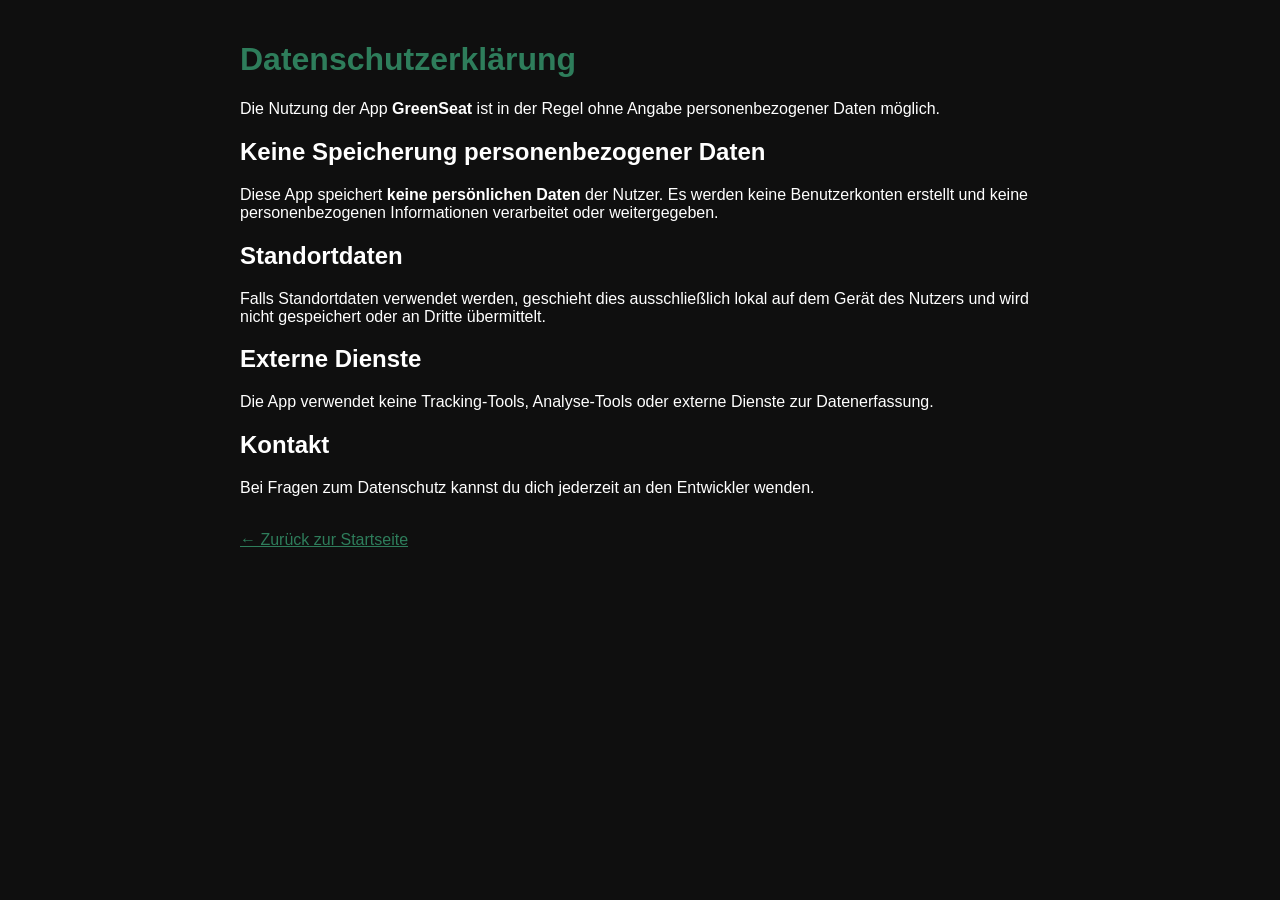
==== privacy.html @ 42cc80ff "Create privacy.html with data protection details Added a privacy policy page detailing data usage an" ====
<!-- Speichere diesen Teil als separate Datei: privacy.html -->

<!DOCTYPE html>
<html lang="de">
<head>
  <meta charset="UTF-8">
  <meta name="viewport" content="width=device-width, initial-scale=1.0">
  <title>Datenschutz - GreenSeat</title>
  <style>
    body {
      margin: 0;
      font-family: Arial, sans-serif;
      background-color: #0f0f0f;
      color: #ffffff;
      padding: 20px;
      max-width: 800px;
      margin: auto;
    }

    h1 {
      color: #2e7d5b;
    }

    a {
      color: #2e7d5b;
    }
  </style>
</head>
<body>

<h1>Datenschutzerklärung</h1>

<p>Die Nutzung der App <strong>GreenSeat</strong> ist in der Regel ohne Angabe personenbezogener Daten möglich.</p>

<h2>Keine Speicherung personenbezogener Daten</h2>
<p>Diese App speichert <strong>keine persönlichen Daten</strong> der Nutzer. Es werden keine Benutzerkonten erstellt und keine personenbezogenen Informationen verarbeitet oder weitergegeben.</p>

<h2>Standortdaten</h2>
<p>Falls Standortdaten verwendet werden, geschieht dies ausschließlich lokal auf dem Gerät des Nutzers und wird nicht gespeichert oder an Dritte übermittelt.</p>

<h2>Externe Dienste</h2>
<p>Die App verwendet keine Tracking-Tools, Analyse-Tools oder externe Dienste zur Datenerfassung.</p>

<h2>Kontakt</h2>
<p>Bei Fragen zum Datenschutz kannst du dich jederzeit an den Entwickler wenden.</p>

<br>
<a href="index.html">← Zurück zur Startseite</a>

</body>
</html>
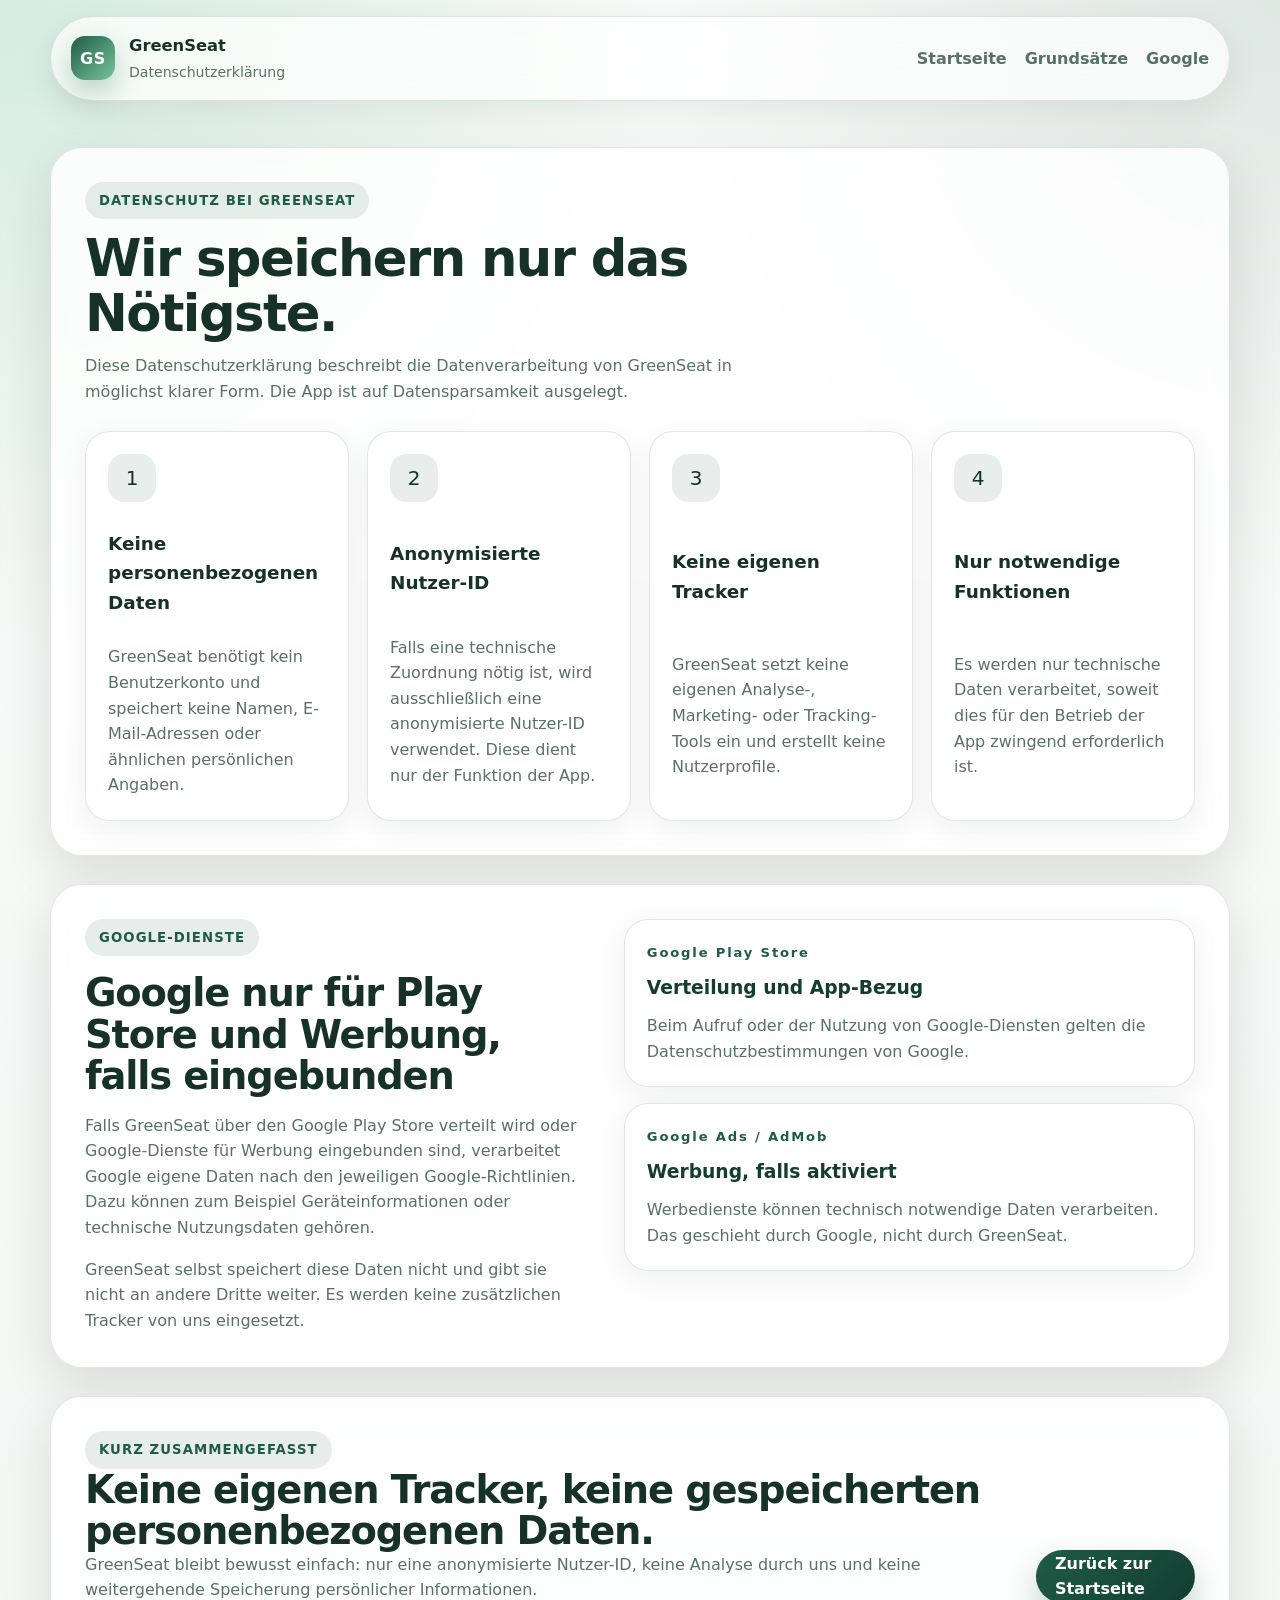
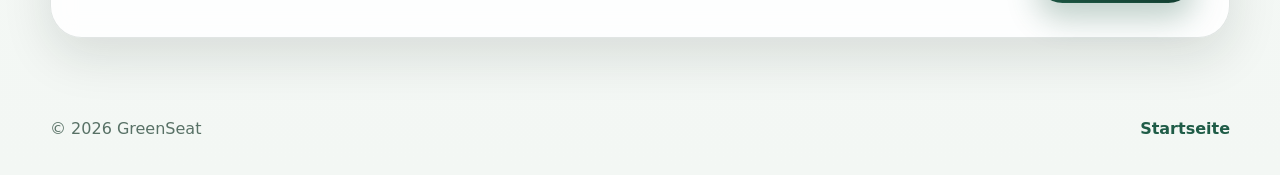
==== commit 40f916aa: "css" ====
--- a/privacy.html
+++ b/privacy.html
@@ -1,51 +1,110 @@
-<!-- Speichere diesen Teil als separate Datei: privacy.html -->
-
 <!DOCTYPE html>
 <html lang="de">
 <head>
   <meta charset="UTF-8">
   <meta name="viewport" content="width=device-width, initial-scale=1.0">
-  <title>Datenschutz - GreenSeat</title>
-  <style>
-    body {
-      margin: 0;
-      font-family: Arial, sans-serif;
-      background-color: #0f0f0f;
-      color: #ffffff;
-      padding: 20px;
-      max-width: 800px;
-      margin: auto;
-    }
-
-    h1 {
-      color: #2e7d5b;
-    }
-
-    a {
-      color: #2e7d5b;
-    }
-  </style>
+  <meta name="description" content="Datenschutzerklärung von GreenSeat: keine personenbezogenen Daten, nur eine anonymisierte Nutzer-ID und keine eigenen Tracker.">
+  <title>Datenschutz – GreenSeat</title>
+  <link rel="stylesheet" href="./styles.css">
 </head>
 <body>
+  <header class="site-header">
+    <a class="brand" href="index.html" aria-label="Zur Startseite von GreenSeat">
+      <span class="brand-mark">GS</span>
+      <span class="brand-text">
+        <strong>GreenSeat</strong>
+        <small>Datenschutzerklärung</small>
+      </span>
+    </a>
 
-<h1>Datenschutzerklärung</h1>
+    <nav class="site-nav" aria-label="Sekundärnavigation">
+      <a href="index.html">Startseite</a>
+      <a href="#grundsaetze">Grundsätze</a>
+      <a href="#google">Google</a>
+    </nav>
+  </header>
 
-<p>Die Nutzung der App <strong>GreenSeat</strong> ist in der Regel ohne Angabe personenbezogener Daten möglich.</p>
+  <main>
+    <section class="section">
+      <div class="section-heading">
+        <span class="eyebrow">Datenschutz bei GreenSeat</span>
+        <h1 style="font-size: clamp(2.2rem, 4vw, 4rem); margin: 0; line-height: 1.08; letter-spacing: -0.03em;">Wir speichern nur das Nötigste.</h1>
+        <p>
+          Diese Datenschutzerklärung beschreibt die Datenverarbeitung von GreenSeat in möglichst
+          klarer Form. Die App ist auf Datensparsamkeit ausgelegt.
+        </p>
+      </div>
 
-<h2>Keine Speicherung personenbezogener Daten</h2>
-<p>Diese App speichert <strong>keine persönlichen Daten</strong> der Nutzer. Es werden keine Benutzerkonten erstellt und keine personenbezogenen Informationen verarbeitet oder weitergegeben.</p>
+      <div class="feature-grid" id="grundsaetze">
+        <article class="feature-card">
+          <div class="feature-icon">1</div>
+          <h2 style="font-size: 1.15rem;">Keine personenbezogenen Daten</h2>
+          <p>GreenSeat benötigt kein Benutzerkonto und speichert keine Namen, E-Mail-Adressen oder ähnlichen persönlichen Angaben.</p>
+        </article>
+        <article class="feature-card">
+          <div class="feature-icon">2</div>
+          <h2 style="font-size: 1.15rem;">Anonymisierte Nutzer-ID</h2>
+          <p>Falls eine technische Zuordnung nötig ist, wird ausschließlich eine anonymisierte Nutzer-ID verwendet. Diese dient nur der Funktion der App.</p>
+        </article>
+        <article class="feature-card">
+          <div class="feature-icon">3</div>
+          <h2 style="font-size: 1.15rem;">Keine eigenen Tracker</h2>
+          <p>GreenSeat setzt keine eigenen Analyse-, Marketing- oder Tracking-Tools ein und erstellt keine Nutzerprofile.</p>
+        </article>
+        <article class="feature-card">
+          <div class="feature-icon">4</div>
+          <h2 style="font-size: 1.15rem;">Nur notwendige Funktionen</h2>
+          <p>Es werden nur technische Daten verarbeitet, soweit dies für den Betrieb der App zwingend erforderlich ist.</p>
+        </article>
+      </div>
+    </section>
 
-<h2>Standortdaten</h2>
-<p>Falls Standortdaten verwendet werden, geschieht dies ausschließlich lokal auf dem Gerät des Nutzers und wird nicht gespeichert oder an Dritte übermittelt.</p>
+    <section class="section split-section" id="google">
+      <div class="split-content">
+        <span class="eyebrow">Google-Dienste</span>
+        <h2>Google nur für Play Store und Werbung, falls eingebunden</h2>
+        <p>
+          Falls GreenSeat über den Google Play Store verteilt wird oder Google-Dienste für Werbung
+          eingebunden sind, verarbeitet Google eigene Daten nach den jeweiligen Google-Richtlinien.
+          Dazu können zum Beispiel Geräteinformationen oder technische Nutzungsdaten gehören.
+        </p>
+        <p>
+          GreenSeat selbst speichert diese Daten nicht und gibt sie nicht an andere Dritte weiter.
+          Es werden keine zusätzlichen Tracker von uns eingesetzt.
+        </p>
+      </div>
 
-<h2>Externe Dienste</h2>
-<p>Die App verwendet keine Tracking-Tools, Analyse-Tools oder externe Dienste zur Datenerfassung.</p>
+      <div class="steps">
+        <article class="step-card">
+          <span class="step-number">Google Play Store</span>
+          <h3>Verteilung und App-Bezug</h3>
+          <p>Beim Aufruf oder der Nutzung von Google-Diensten gelten die Datenschutzbestimmungen von Google.</p>
+        </article>
+        <article class="step-card">
+          <span class="step-number">Google Ads / AdMob</span>
+          <h3>Werbung, falls aktiviert</h3>
+          <p>Werbedienste können technisch notwendige Daten verarbeiten. Das geschieht durch Google, nicht durch GreenSeat.</p>
+        </article>
+      </div>
+    </section>
 
-<h2>Kontakt</h2>
-<p>Bei Fragen zum Datenschutz kannst du dich jederzeit an den Entwickler wenden.</p>
+    <section class="privacy-callout">
+      <div>
+        <span class="eyebrow">Kurz zusammengefasst</span>
+        <h2>Keine eigenen Tracker, keine gespeicherten personenbezogenen Daten.</h2>
+        <p>
+          GreenSeat bleibt bewusst einfach: nur eine anonymisierte Nutzer-ID, keine Analyse durch uns
+          und keine weitergehende Speicherung persönlicher Informationen.
+        </p>
+      </div>
 
-<br>
-<a href="index.html">← Zurück zur Startseite</a>
+      <a class="button button-primary" href="index.html">Zurück zur Startseite</a>
+    </section>
+  </main>
 
+  <footer class="site-footer">
+    <p>© 2026 GreenSeat</p>
+    <a href="index.html">Startseite</a>
+  </footer>
 </body>
-</html>
+</html>
--- a/styles.css
+++ b/styles.css
@@ -0,0 +1,577 @@
+:root {
+  color-scheme: light;
+  --bg: #f3f7f4;
+  --surface: rgba(255, 255, 255, 0.84);
+  --surface-strong: #ffffff;
+  --text: #163128;
+  --muted: #587166;
+  --brand: #1f5c47;
+  --brand-strong: #123d30;
+  --accent: #78c59a;
+  --border: rgba(22, 49, 40, 0.12);
+  --shadow: 0 18px 50px rgba(15, 35, 28, 0.12);
+  --radius-xl: 32px;
+  --radius-lg: 24px;
+  --radius-md: 18px;
+  --radius-sm: 14px;
+  --container: 1180px;
+}
+
+* {
+  box-sizing: border-box;
+}
+
+html {
+  scroll-behavior: smooth;
+}
+
+body {
+  margin: 0;
+  font-family: Inter, system-ui, -apple-system, BlinkMacSystemFont, "Segoe UI", sans-serif;
+  background:
+    radial-gradient(circle at top left, rgba(120, 197, 154, 0.28), transparent 30%),
+    radial-gradient(circle at top right, rgba(31, 92, 71, 0.12), transparent 28%),
+    linear-gradient(180deg, #f8fbf9 0%, var(--bg) 100%);
+  color: var(--text);
+  line-height: 1.6;
+}
+
+img {
+  max-width: 100%;
+  display: block;
+}
+
+a {
+  color: inherit;
+  text-decoration: none;
+}
+
+a:hover {
+  text-decoration: none;
+}
+
+main {
+  width: min(100% - 32px, var(--container));
+  margin: 0 auto;
+  padding: 18px 0 56px;
+}
+
+.site-header,
+.site-footer {
+  width: min(100% - 32px, var(--container));
+  margin: 0 auto;
+}
+
+.site-header {
+  position: sticky;
+  top: 16px;
+  z-index: 10;
+  display: flex;
+  align-items: center;
+  justify-content: space-between;
+  gap: 20px;
+  margin-top: 16px;
+  padding: 16px 20px;
+  background: rgba(255, 255, 255, 0.72);
+  backdrop-filter: blur(18px);
+  border: 1px solid var(--border);
+  border-radius: 999px;
+  box-shadow: 0 10px 35px rgba(15, 35, 28, 0.08);
+}
+
+.brand {
+  display: inline-flex;
+  align-items: center;
+  gap: 14px;
+}
+
+.brand-mark {
+  width: 44px;
+  height: 44px;
+  display: grid;
+  place-items: center;
+  border-radius: 14px;
+  background: linear-gradient(135deg, var(--brand), var(--accent));
+  color: #fff;
+  font-weight: 800;
+  letter-spacing: 0.04em;
+  box-shadow: 0 12px 28px rgba(31, 92, 71, 0.28);
+}
+
+.brand-text {
+  display: grid;
+  gap: 2px;
+}
+
+.brand-text strong {
+  font-size: 1.02rem;
+}
+
+.brand-text small {
+  color: var(--muted);
+  font-size: 0.88rem;
+}
+
+.site-nav {
+  display: flex;
+  align-items: center;
+  gap: 18px;
+  flex-wrap: wrap;
+  justify-content: flex-end;
+}
+
+.site-nav a {
+  color: var(--muted);
+  font-weight: 600;
+}
+
+.site-nav a:hover,
+.site-nav a:focus-visible {
+  color: var(--brand);
+}
+
+.hero,
+.section,
+.cta,
+.privacy-callout,
+.split-section {
+  margin-top: 28px;
+}
+
+.hero {
+  display: grid;
+  grid-template-columns: minmax(0, 1.05fr) minmax(340px, 0.95fr);
+  gap: 36px;
+  align-items: center;
+  padding: 56px 0 22px;
+}
+
+.hero-copy {
+  display: grid;
+  gap: 22px;
+}
+
+.eyebrow {
+  display: inline-flex;
+  width: fit-content;
+  align-items: center;
+  padding: 8px 14px;
+  border-radius: 999px;
+  background: rgba(31, 92, 71, 0.1);
+  color: var(--brand);
+  font-size: 0.83rem;
+  font-weight: 700;
+  letter-spacing: 0.08em;
+  text-transform: uppercase;
+}
+
+.hero h1,
+.section-heading h2,
+.split-content h2,
+.cta h2,
+.privacy-callout h2 {
+  margin: 0;
+  line-height: 1.08;
+  letter-spacing: -0.03em;
+}
+
+.hero h1 {
+  font-size: clamp(2.6rem, 6vw, 5.2rem);
+  max-width: 12ch;
+}
+
+.lead,
+.section-heading p,
+.split-content p,
+.cta p,
+.privacy-callout p,
+.screen-card p,
+.feature-card p,
+.step-card p,
+.download-card p {
+  margin: 0;
+  color: var(--muted);
+}
+
+.lead {
+  font-size: 1.06rem;
+  max-width: 62ch;
+}
+
+.hero-actions,
+.cta-actions {
+  display: flex;
+  gap: 14px;
+  flex-wrap: wrap;
+  align-items: center;
+}
+
+.button {
+  display: inline-flex;
+  align-items: center;
+  justify-content: center;
+  gap: 10px;
+  min-height: 48px;
+  padding: 0 18px;
+  border-radius: 999px;
+  border: 1px solid transparent;
+  font-weight: 700;
+  transition: transform 0.2s ease, box-shadow 0.2s ease, background 0.2s ease, border-color 0.2s ease;
+}
+
+.button:hover,
+.button:focus-visible {
+  transform: translateY(-1px);
+}
+
+.button-primary {
+  background: linear-gradient(135deg, var(--brand), var(--brand-strong));
+  color: #fff;
+  box-shadow: 0 16px 30px rgba(31, 92, 71, 0.28);
+}
+
+.button-secondary {
+  background: rgba(255, 255, 255, 0.7);
+  color: var(--brand);
+  border-color: rgba(31, 92, 71, 0.16);
+}
+
+.hero-badges {
+  display: flex;
+  flex-wrap: wrap;
+  gap: 12px;
+  padding: 0;
+  margin: 0;
+  list-style: none;
+}
+
+.hero-badges li {
+  padding: 10px 14px;
+  border-radius: 999px;
+  background: rgba(255, 255, 255, 0.7);
+  border: 1px solid var(--border);
+  color: var(--text);
+  font-weight: 600;
+  box-shadow: 0 8px 22px rgba(15, 35, 28, 0.06);
+}
+
+.hero-visual {
+  position: relative;
+  min-height: 620px;
+  display: grid;
+  place-items: center;
+}
+
+.device-card {
+  width: min(100%, 420px);
+  padding: 16px;
+  background: rgba(255, 255, 255, 0.74);
+  border: 1px solid rgba(255, 255, 255, 0.7);
+  border-radius: 36px;
+  box-shadow: var(--shadow);
+  backdrop-filter: blur(14px);
+}
+
+.device-card img {
+  border-radius: 24px;
+  aspect-ratio: 9 / 18;
+  object-fit: cover;
+  width: 100%;
+}
+
+.floating-card {
+  position: absolute;
+  display: grid;
+  gap: 2px;
+  padding: 14px 16px;
+  border-radius: 18px;
+  background: rgba(255, 255, 255, 0.84);
+  border: 1px solid var(--border);
+  box-shadow: 0 16px 34px rgba(15, 35, 28, 0.12);
+}
+
+.floating-card span {
+  color: var(--muted);
+  font-size: 0.86rem;
+  font-weight: 600;
+}
+
+.floating-card strong {
+  color: var(--brand-strong);
+}
+
+.floating-card-top {
+  top: 72px;
+  right: 8px;
+}
+
+.floating-card-bottom {
+  left: 0;
+  bottom: 74px;
+}
+
+.section,
+.privacy-callout,
+.cta {
+  padding: 34px;
+  background: var(--surface);
+  border: 1px solid var(--border);
+  border-radius: var(--radius-xl);
+  box-shadow: var(--shadow);
+  backdrop-filter: blur(12px);
+}
+
+.section-muted {
+  background: linear-gradient(180deg, rgba(255, 255, 255, 0.82), rgba(244, 248, 245, 0.92));
+}
+
+.section-heading {
+  display: grid;
+  gap: 12px;
+  margin-bottom: 26px;
+  max-width: 70ch;
+}
+
+.section-heading h2,
+.split-content h2,
+.cta h2,
+.privacy-callout h2 {
+  font-size: clamp(1.8rem, 3vw, 3rem);
+}
+
+.feature-grid {
+  display: grid;
+  grid-template-columns: repeat(4, minmax(0, 1fr));
+  gap: 18px;
+}
+
+.feature-card,
+.screen-card,
+.step-card,
+.download-card {
+  background: var(--surface-strong);
+  border: 1px solid var(--border);
+  border-radius: var(--radius-lg);
+  box-shadow: 0 8px 30px rgba(15, 35, 28, 0.06);
+}
+
+.feature-card {
+  padding: 22px;
+  display: grid;
+  gap: 12px;
+}
+
+.feature-icon {
+  width: 48px;
+  height: 48px;
+  display: grid;
+  place-items: center;
+  border-radius: 16px;
+  background: rgba(31, 92, 71, 0.1);
+  font-size: 1.25rem;
+}
+
+.feature-card h3,
+.screen-card h3,
+.step-card h3,
+.download-card strong {
+  margin: 0;
+  color: var(--brand-strong);
+}
+
+.screens-grid {
+  display: grid;
+  grid-template-columns: repeat(4, minmax(0, 1fr));
+  gap: 18px;
+}
+
+.screen-card {
+  padding: 14px;
+  display: grid;
+  gap: 14px;
+}
+
+.screen-card img {
+  border-radius: 18px;
+  aspect-ratio: 9 / 16;
+  object-fit: cover;
+  width: 100%;
+  background: #edf4ef;
+}
+
+.screen-card h3 {
+  font-size: 1.08rem;
+}
+
+.screen-card p {
+  font-size: 0.96rem;
+}
+
+.split-section {
+  display: grid;
+  grid-template-columns: minmax(0, 0.95fr) minmax(0, 1.05fr);
+  gap: 22px;
+  align-items: start;
+}
+
+.split-content {
+  padding-right: 16px;
+  display: grid;
+  gap: 16px;
+}
+
+.steps {
+  display: grid;
+  gap: 16px;
+}
+
+.step-card {
+  padding: 22px;
+  display: grid;
+  gap: 10px;
+}
+
+.step-number {
+  font-size: 0.82rem;
+  font-weight: 800;
+  letter-spacing: 0.14em;
+  color: var(--brand);
+}
+
+.privacy-callout {
+  display: flex;
+  align-items: end;
+  justify-content: space-between;
+  gap: 20px;
+}
+
+.cta {
+  display: grid;
+  gap: 22px;
+}
+
+.cta-content {
+  display: grid;
+  gap: 14px;
+  max-width: 70ch;
+}
+
+.cta-actions {
+  align-items: stretch;
+}
+
+.download-card {
+  min-width: min(100%, 360px);
+  padding: 18px 20px;
+  display: grid;
+  gap: 8px;
+}
+
+.download-card span {
+  color: var(--muted);
+  font-size: 0.88rem;
+  font-weight: 600;
+}
+
+.site-footer {
+  padding: 22px 0 34px;
+  display: flex;
+  align-items: center;
+  justify-content: space-between;
+  gap: 16px;
+  color: var(--muted);
+}
+
+.site-footer p {
+  margin: 0;
+}
+
+.site-footer a {
+  color: var(--brand);
+  font-weight: 700;
+}
+
+@media (max-width: 1080px) {
+  .hero,
+  .split-section,
+  .privacy-callout {
+    grid-template-columns: 1fr;
+    display: grid;
+  }
+
+  .hero {
+    padding-top: 34px;
+  }
+
+  .hero-visual {
+    min-height: 560px;
+  }
+
+  .feature-grid,
+  .screens-grid {
+    grid-template-columns: repeat(2, minmax(0, 1fr));
+  }
+
+  .privacy-callout {
+    align-items: start;
+  }
+}
+
+@media (max-width: 720px) {
+  .site-header {
+    border-radius: 24px;
+    padding: 14px 16px;
+    align-items: flex-start;
+    flex-direction: column;
+  }
+
+  .site-nav {
+    width: 100%;
+    justify-content: flex-start;
+  }
+
+  .hero,
+  .section,
+  .privacy-callout,
+  .cta {
+    padding: 22px;
+  }
+
+  .hero h1 {
+    max-width: none;
+  }
+
+  .hero-visual {
+    min-height: 460px;
+  }
+
+  .device-card {
+    width: min(100%, 340px);
+  }
+
+  .floating-card-top {
+    right: 0;
+    top: 20px;
+  }
+
+  .floating-card-bottom {
+    left: 0;
+    bottom: 22px;
+  }
+
+  .feature-grid,
+  .screens-grid {
+    grid-template-columns: 1fr;
+  }
+
+  .site-footer,
+  .cta-actions {
+    flex-direction: column;
+    align-items: stretch;
+  }
+
+  .button {
+    width: 100%;
+  }
+}
+
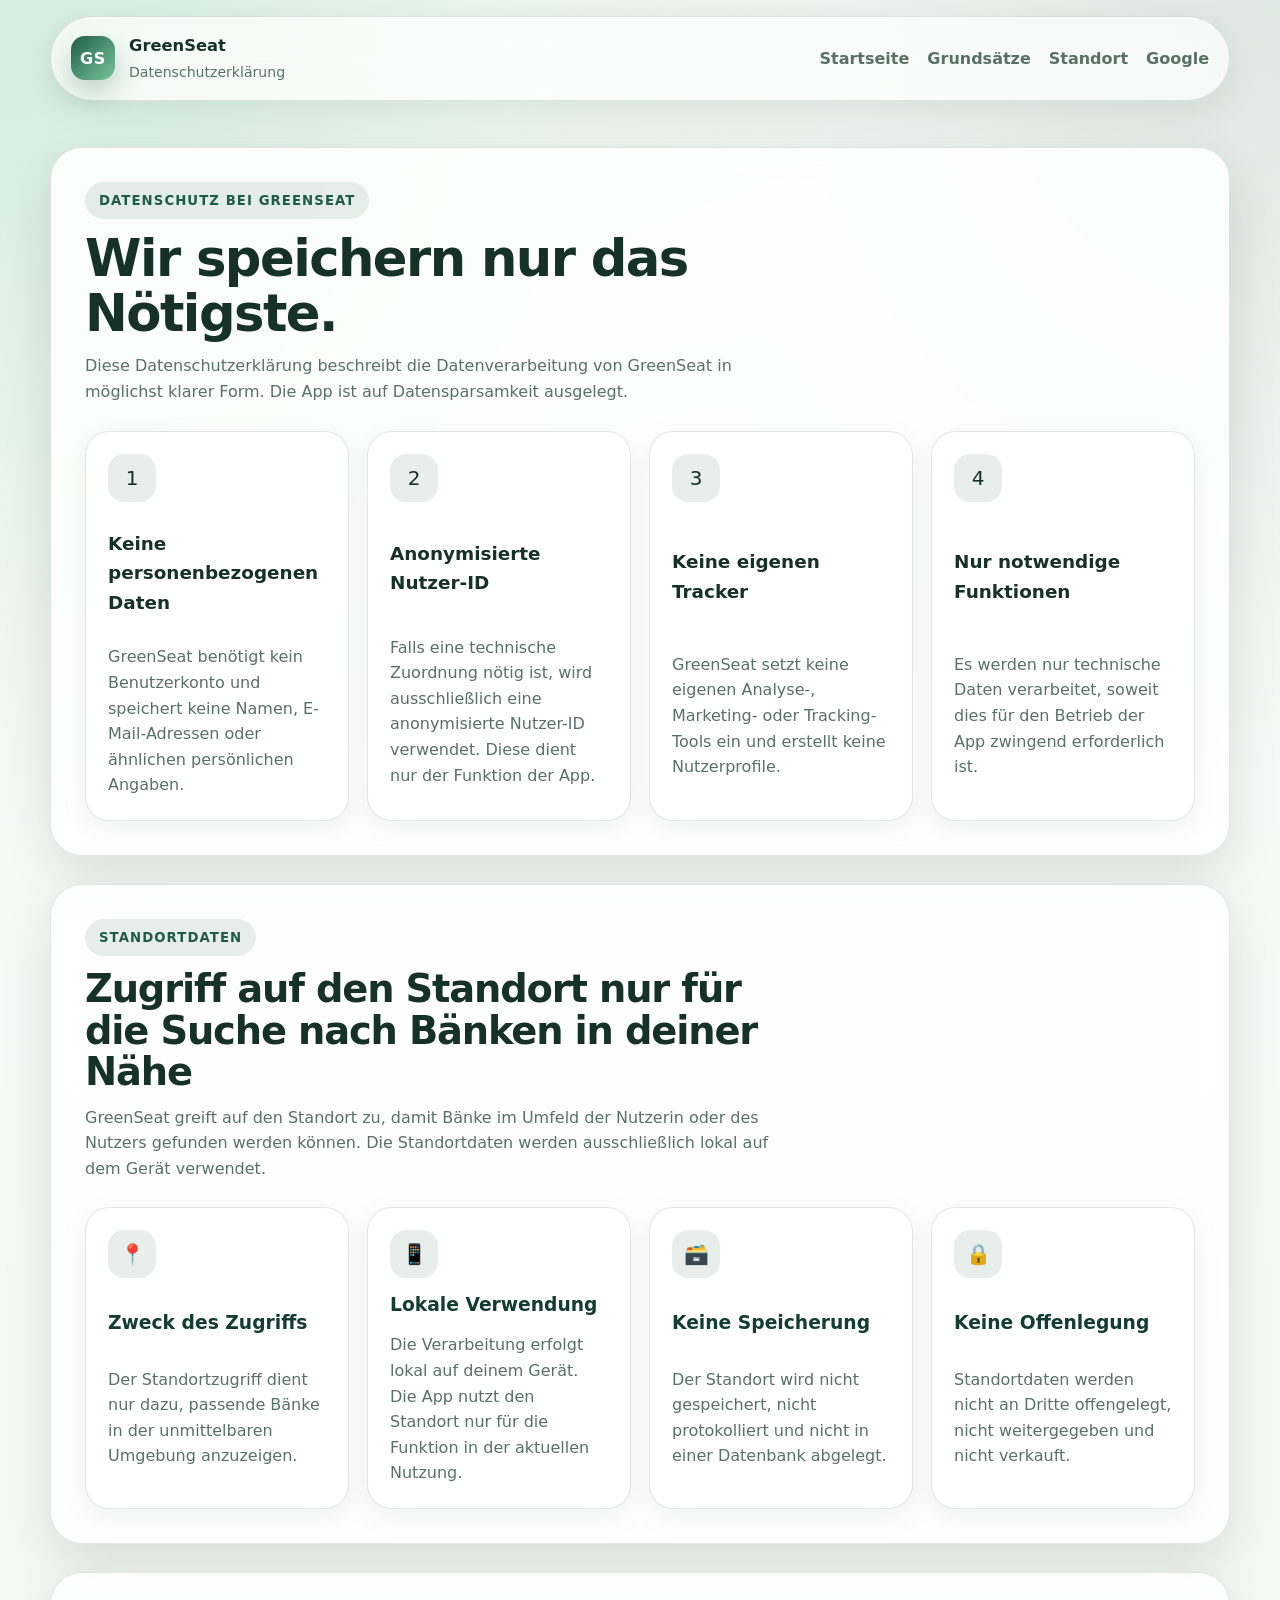
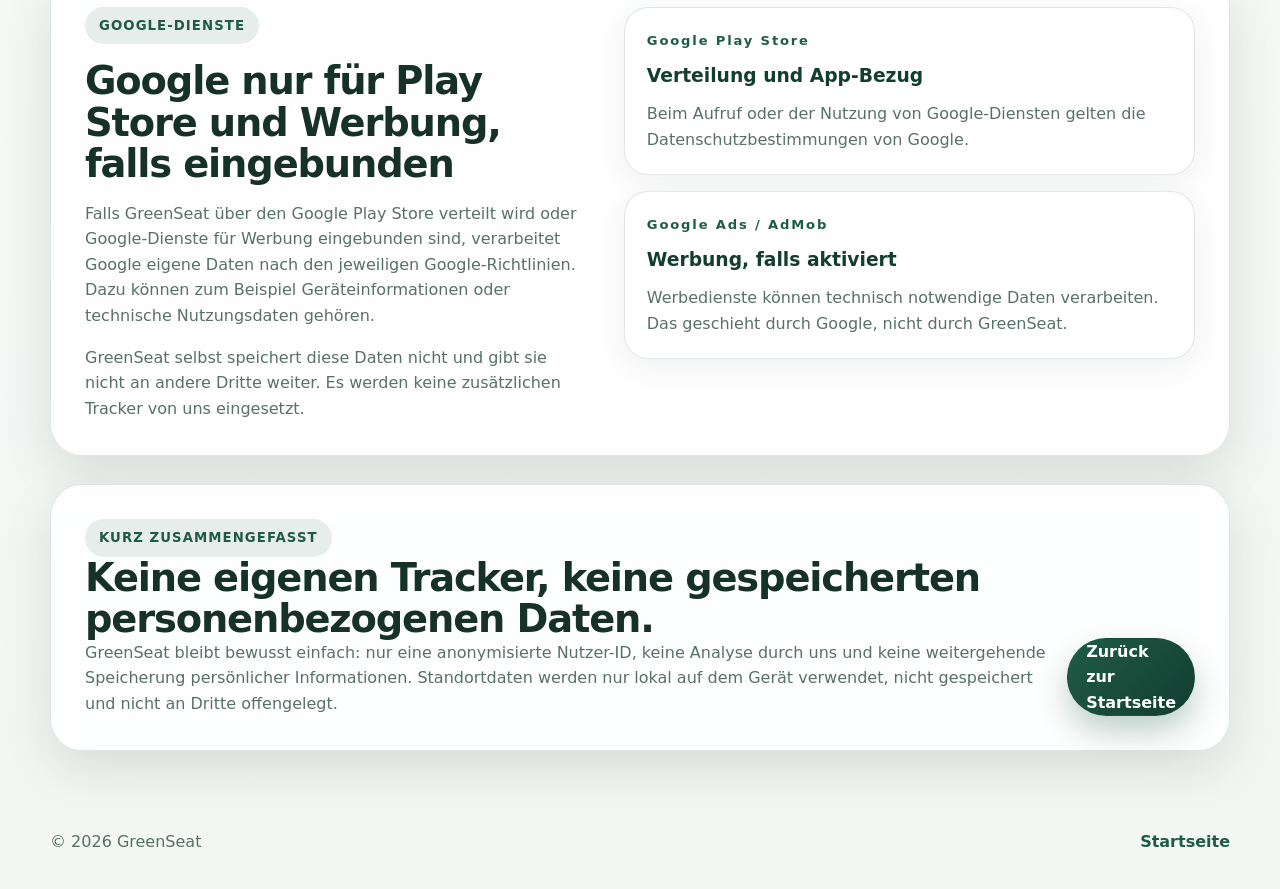
==== commit b57abc14: "darkmode added" ====
--- a/privacy.html
+++ b/privacy.html
@@ -20,6 +20,7 @@
     <nav class="site-nav" aria-label="Sekundärnavigation">
       <a href="index.html">Startseite</a>
       <a href="#grundsaetze">Grundsätze</a>
+      <a href="#standort">Standort</a>
       <a href="#google">Google</a>
     </nav>
   </header>
@@ -59,6 +60,40 @@
       </div>
     </section>
 
+    <section class="section" id="standort">
+      <div class="section-heading">
+        <span class="eyebrow">Standortdaten</span>
+        <h2>Zugriff auf den Standort nur für die Suche nach Bänken in deiner Nähe</h2>
+        <p>
+          GreenSeat greift auf den Standort zu, damit Bänke im Umfeld der Nutzerin oder des Nutzers
+          gefunden werden können. Die Standortdaten werden ausschließlich lokal auf dem Gerät verwendet.
+        </p>
+      </div>
+
+      <div class="feature-grid">
+        <article class="feature-card">
+          <div class="feature-icon">📍</div>
+          <h3>Zweck des Zugriffs</h3>
+          <p>Der Standortzugriff dient nur dazu, passende Bänke in der unmittelbaren Umgebung anzuzeigen.</p>
+        </article>
+        <article class="feature-card">
+          <div class="feature-icon">📱</div>
+          <h3>Lokale Verwendung</h3>
+          <p>Die Verarbeitung erfolgt lokal auf deinem Gerät. Die App nutzt den Standort nur für die Funktion in der aktuellen Nutzung.</p>
+        </article>
+        <article class="feature-card">
+          <div class="feature-icon">🗃️</div>
+          <h3>Keine Speicherung</h3>
+          <p>Der Standort wird nicht gespeichert, nicht protokolliert und nicht in einer Datenbank abgelegt.</p>
+        </article>
+        <article class="feature-card">
+          <div class="feature-icon">🔒</div>
+          <h3>Keine Offenlegung</h3>
+          <p>Standortdaten werden nicht an Dritte offengelegt, nicht weitergegeben und nicht verkauft.</p>
+        </article>
+      </div>
+    </section>
+
     <section class="section split-section" id="google">
       <div class="split-content">
         <span class="eyebrow">Google-Dienste</span>
@@ -94,7 +129,8 @@
         <h2>Keine eigenen Tracker, keine gespeicherten personenbezogenen Daten.</h2>
         <p>
           GreenSeat bleibt bewusst einfach: nur eine anonymisierte Nutzer-ID, keine Analyse durch uns
-          und keine weitergehende Speicherung persönlicher Informationen.
+          und keine weitergehende Speicherung persönlicher Informationen. Standortdaten werden nur lokal
+          auf dem Gerät verwendet, nicht gespeichert und nicht an Dritte offengelegt.
         </p>
       </div>
 
--- a/styles.css
+++ b/styles.css
@@ -257,26 +257,75 @@
 
 .hero-visual {
   position: relative;
-  min-height: 620px;
+  min-height: 640px;
   display: grid;
   place-items: center;
 }
 
+/* --- Hero device pair --- */
+.hero-device-pair {
+  display: flex;
+  gap: 16px;
+  align-items: flex-end;
+  justify-content: center;
+  width: 100%;
+}
+
 .device-card {
-  width: min(100%, 420px);
-  padding: 16px;
-  background: rgba(255, 255, 255, 0.74);
-  border: 1px solid rgba(255, 255, 255, 0.7);
-  border-radius: 36px;
+  position: relative;
+  flex: 1;
+  max-width: 220px;
+  padding: 12px;
+  border-radius: 32px;
   box-shadow: var(--shadow);
-  backdrop-filter: blur(14px);
+  overflow: hidden;
+}
+
+.device-card-light {
+  background: rgba(255, 255, 255, 0.88);
+  border: 1px solid rgba(200, 220, 210, 0.7);
+  transform: translateY(0) rotate(-2deg);
+}
+
+.device-card-dark {
+  background: rgba(16, 28, 24, 0.92);
+  border: 1px solid rgba(30, 80, 60, 0.6);
+  transform: translateY(-28px) rotate(2deg);
+  box-shadow: 0 24px 60px rgba(0, 0, 0, 0.38), 0 0 0 1px rgba(120, 197, 154, 0.18);
 }
 
 .device-card img {
-  border-radius: 24px;
-  aspect-ratio: 9 / 18;
+  border-radius: 22px;
+  aspect-ratio: 9 / 19;
   object-fit: cover;
   width: 100%;
+  display: block;
+}
+
+.device-badge {
+  position: absolute;
+  top: 20px;
+  left: 50%;
+  transform: translateX(-50%);
+  z-index: 2;
+  padding: 5px 12px;
+  border-radius: 999px;
+  font-size: 0.74rem;
+  font-weight: 800;
+  letter-spacing: 0.06em;
+  white-space: nowrap;
+}
+
+.badge-light {
+  background: rgba(255, 255, 255, 0.9);
+  color: var(--brand-strong);
+  border: 1px solid rgba(31, 92, 71, 0.16);
+}
+
+.badge-dark {
+  background: rgba(20, 36, 30, 0.9);
+  color: var(--accent);
+  border: 1px solid rgba(120, 197, 154, 0.28);
 }
 
 .floating-card {
@@ -301,13 +350,13 @@
 }
 
 .floating-card-top {
-  top: 72px;
-  right: 8px;
+  top: 24px;
+  right: 0;
 }
 
 .floating-card-bottom {
   left: 0;
-  bottom: 74px;
+  bottom: 60px;
 }
 
 .section,
@@ -341,7 +390,7 @@
 
 .feature-grid {
   display: grid;
-  grid-template-columns: repeat(4, minmax(0, 1fr));
+  grid-template-columns: repeat(auto-fit, minmax(210px, 1fr));
   gap: 18px;
 }
 
@@ -361,6 +410,11 @@
   gap: 12px;
 }
 
+.feature-card--highlight {
+  background: linear-gradient(180deg, rgba(120, 197, 154, 0.16), rgba(255, 255, 255, 0.98));
+  border-color: rgba(31, 92, 71, 0.2);
+}
+
 .feature-icon {
   width: 48px;
   height: 48px;
@@ -381,14 +435,74 @@
 
 .screens-grid {
   display: grid;
-  grid-template-columns: repeat(4, minmax(0, 1fr));
-  gap: 18px;
+  grid-template-columns: repeat(2, minmax(0, 1fr));
+  gap: 22px;
 }
 
 .screen-card {
   padding: 14px;
   display: grid;
   gap: 14px;
+}
+
+.theme-showcase {
+  padding: 20px;
+  gap: 18px;
+}
+
+.theme-pair {
+  display: grid;
+  grid-template-columns: repeat(2, minmax(0, 1fr));
+  gap: 10px;
+  border-radius: 22px;
+  overflow: hidden;
+}
+
+.theme-shot {
+  margin: 0;
+  display: grid;
+  gap: 0;
+  overflow: hidden;
+}
+
+.theme-shot-light {
+  background: #f0f5f2;
+  padding: 10px 10px 0;
+  border-radius: 18px 0 0 18px;
+}
+
+.theme-shot-dark {
+  background: #0d1c17;
+  padding: 10px 10px 0;
+  border-radius: 0 18px 18px 0;
+}
+
+.theme-shot img {
+  border-radius: 12px 12px 0 0;
+  aspect-ratio: 9 / 16;
+  object-fit: cover;
+  width: 100%;
+  display: block;
+}
+
+.theme-label {
+  display: block;
+  padding: 8px 10px;
+  font-size: 0.76rem;
+  font-weight: 800;
+  letter-spacing: 0.07em;
+  text-transform: uppercase;
+  text-align: center;
+}
+
+.theme-shot-light .theme-label {
+  color: var(--brand);
+  background: #f0f5f2;
+}
+
+.theme-shot-dark .theme-label {
+  color: var(--accent);
+  background: #0d1c17;
 }
 
 .screen-card img {
@@ -401,10 +515,14 @@
 
 .screen-card h3 {
   font-size: 1.08rem;
+  margin: 0;
+  color: var(--brand-strong);
 }
 
 .screen-card p {
   font-size: 0.96rem;
+  margin: 0;
+  color: var(--muted);
 }
 
 .split-section {
@@ -504,7 +622,15 @@
   }
 
   .hero-visual {
-    min-height: 560px;
+    min-height: 480px;
+  }
+
+  .hero-device-pair {
+    gap: 12px;
+  }
+
+  .device-card {
+    max-width: 180px;
   }
 
   .feature-grid,
@@ -542,26 +668,36 @@
   }
 
   .hero-visual {
-    min-height: 460px;
+    min-height: 360px;
+  }
+
+  .hero-device-pair {
+    gap: 8px;
   }
 
   .device-card {
-    width: min(100%, 340px);
-  }
-
-  .floating-card-top {
-    right: 0;
-    top: 20px;
-  }
-
-  .floating-card-bottom {
-    left: 0;
-    bottom: 22px;
+    max-width: 150px;
+  }
+
+  .device-card-dark {
+    transform: translateY(-18px) rotate(2deg);
   }
 
   .feature-grid,
   .screens-grid {
     grid-template-columns: 1fr;
+  }
+
+  .theme-pair {
+    grid-template-columns: 1fr;
+  }
+
+  .theme-shot-light {
+    border-radius: 18px 18px 0 0;
+  }
+
+  .theme-shot-dark {
+    border-radius: 0 0 18px 18px;
   }
 
   .site-footer,
@@ -575,3 +711,4 @@
   }
 }
 
+
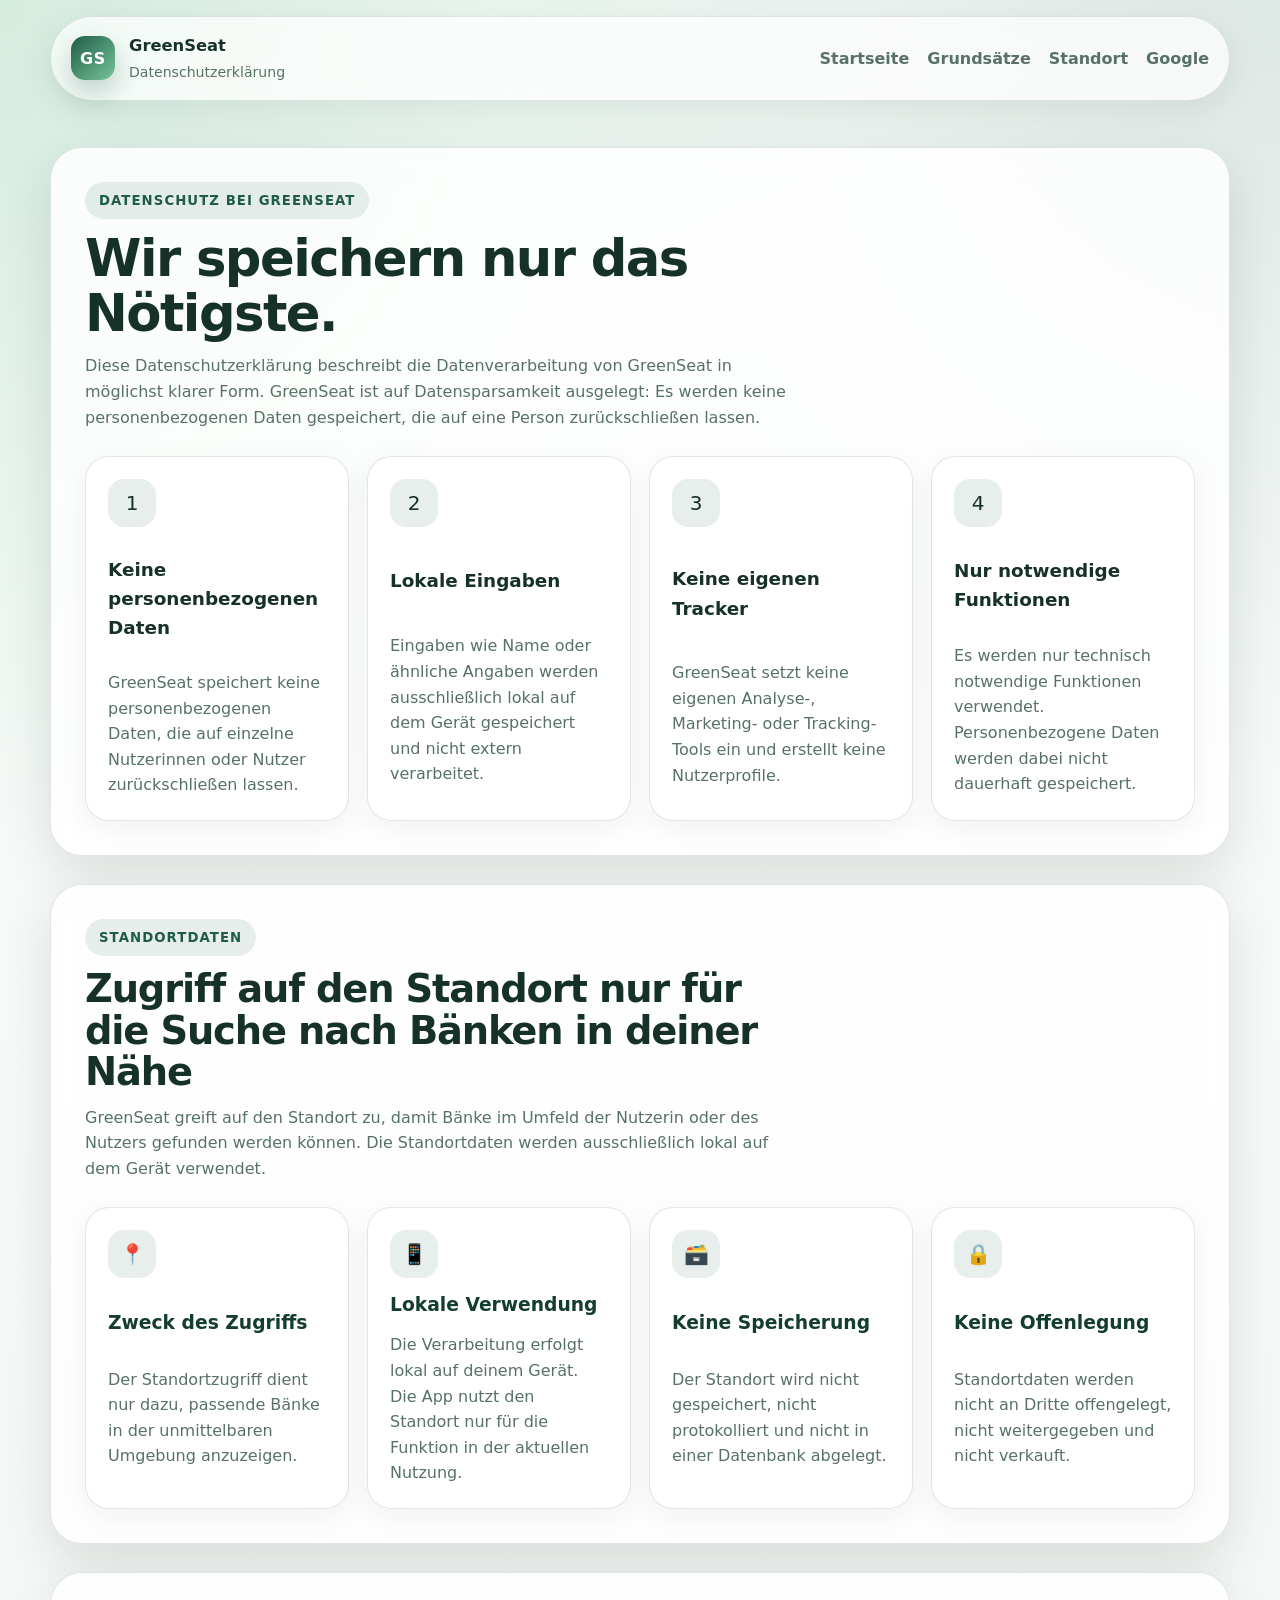
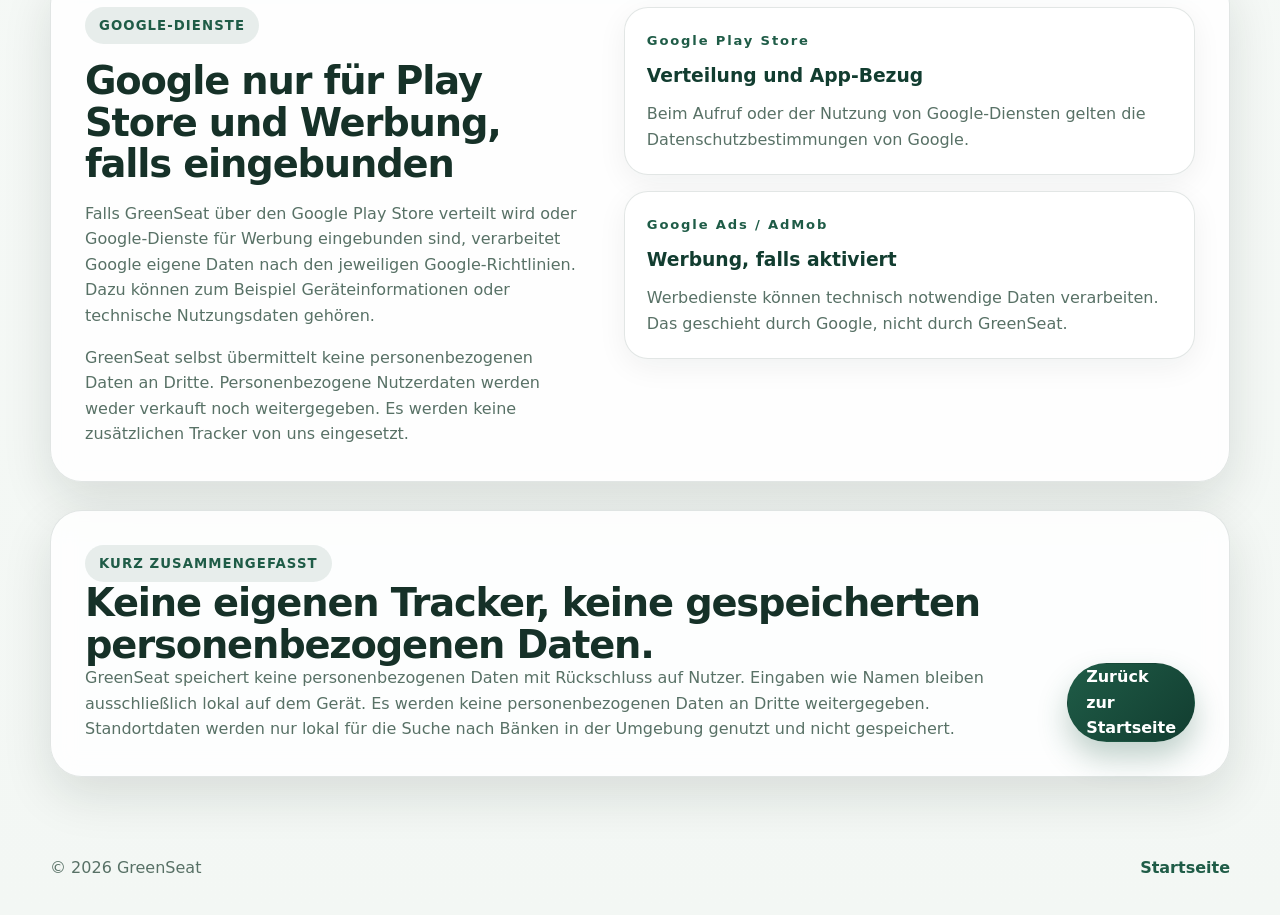
==== commit d6959b6a: "policy" ====
--- a/privacy.html
+++ b/privacy.html
@@ -3,7 +3,7 @@
 <head>
   <meta charset="UTF-8">
   <meta name="viewport" content="width=device-width, initial-scale=1.0">
-  <meta name="description" content="Datenschutzerklärung von GreenSeat: keine personenbezogenen Daten, nur eine anonymisierte Nutzer-ID und keine eigenen Tracker.">
+  <meta name="description" content="Datenschutzerklärung von GreenSeat: keine personenbezogenen Daten mit Rückschluss auf Nutzer, Eingaben nur lokal auf dem Gerät, keine Weitergabe an Dritte.">
   <title>Datenschutz – GreenSeat</title>
   <link rel="stylesheet" href="./styles.css">
 </head>
@@ -32,7 +32,8 @@
         <h1 style="font-size: clamp(2.2rem, 4vw, 4rem); margin: 0; line-height: 1.08; letter-spacing: -0.03em;">Wir speichern nur das Nötigste.</h1>
         <p>
           Diese Datenschutzerklärung beschreibt die Datenverarbeitung von GreenSeat in möglichst
-          klarer Form. Die App ist auf Datensparsamkeit ausgelegt.
+          klarer Form. GreenSeat ist auf Datensparsamkeit ausgelegt: Es werden keine personenbezogenen
+          Daten gespeichert, die auf eine Person zurückschließen lassen.
         </p>
       </div>
 
@@ -40,12 +41,12 @@
         <article class="feature-card">
           <div class="feature-icon">1</div>
           <h2 style="font-size: 1.15rem;">Keine personenbezogenen Daten</h2>
-          <p>GreenSeat benötigt kein Benutzerkonto und speichert keine Namen, E-Mail-Adressen oder ähnlichen persönlichen Angaben.</p>
+          <p>GreenSeat speichert keine personenbezogenen Daten, die auf einzelne Nutzerinnen oder Nutzer zurückschließen lassen.</p>
         </article>
         <article class="feature-card">
           <div class="feature-icon">2</div>
-          <h2 style="font-size: 1.15rem;">Anonymisierte Nutzer-ID</h2>
-          <p>Falls eine technische Zuordnung nötig ist, wird ausschließlich eine anonymisierte Nutzer-ID verwendet. Diese dient nur der Funktion der App.</p>
+          <h2 style="font-size: 1.15rem;">Lokale Eingaben</h2>
+          <p>Eingaben wie Name oder ähnliche Angaben werden ausschließlich lokal auf dem Gerät gespeichert und nicht extern verarbeitet.</p>
         </article>
         <article class="feature-card">
           <div class="feature-icon">3</div>
@@ -55,7 +56,7 @@
         <article class="feature-card">
           <div class="feature-icon">4</div>
           <h2 style="font-size: 1.15rem;">Nur notwendige Funktionen</h2>
-          <p>Es werden nur technische Daten verarbeitet, soweit dies für den Betrieb der App zwingend erforderlich ist.</p>
+          <p>Es werden nur technisch notwendige Funktionen verwendet. Personenbezogene Daten werden dabei nicht dauerhaft gespeichert.</p>
         </article>
       </div>
     </section>
@@ -104,8 +105,9 @@
           Dazu können zum Beispiel Geräteinformationen oder technische Nutzungsdaten gehören.
         </p>
         <p>
-          GreenSeat selbst speichert diese Daten nicht und gibt sie nicht an andere Dritte weiter.
-          Es werden keine zusätzlichen Tracker von uns eingesetzt.
+          GreenSeat selbst übermittelt keine personenbezogenen Daten an Dritte. Personenbezogene
+          Nutzerdaten werden weder verkauft noch weitergegeben. Es werden keine zusätzlichen Tracker
+          von uns eingesetzt.
         </p>
       </div>
 
@@ -128,9 +130,10 @@
         <span class="eyebrow">Kurz zusammengefasst</span>
         <h2>Keine eigenen Tracker, keine gespeicherten personenbezogenen Daten.</h2>
         <p>
-          GreenSeat bleibt bewusst einfach: nur eine anonymisierte Nutzer-ID, keine Analyse durch uns
-          und keine weitergehende Speicherung persönlicher Informationen. Standortdaten werden nur lokal
-          auf dem Gerät verwendet, nicht gespeichert und nicht an Dritte offengelegt.
+          GreenSeat speichert keine personenbezogenen Daten mit Rückschluss auf Nutzer. Eingaben wie
+          Namen bleiben ausschließlich lokal auf dem Gerät. Es werden keine personenbezogenen Daten
+          an Dritte weitergegeben. Standortdaten werden nur lokal für die Suche nach Bänken in der
+          Umgebung genutzt und nicht gespeichert.
         </p>
       </div>
 
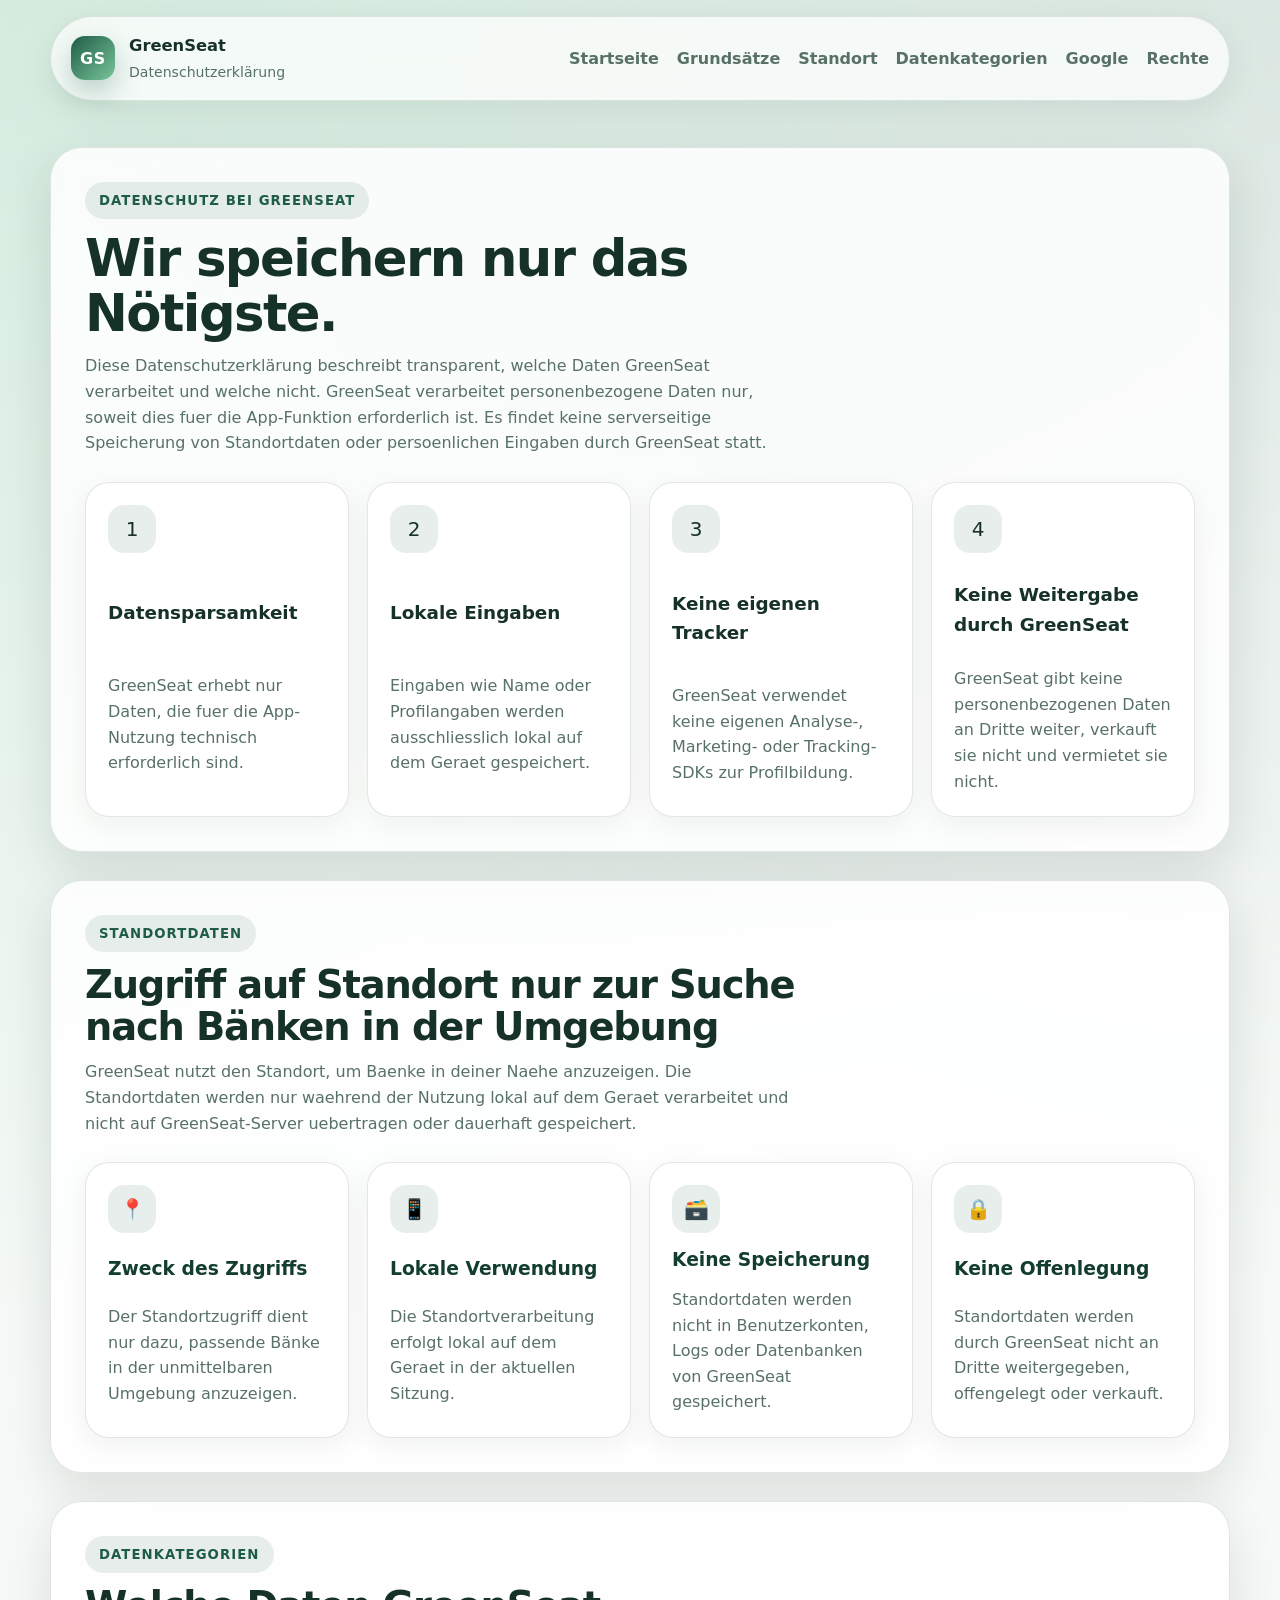
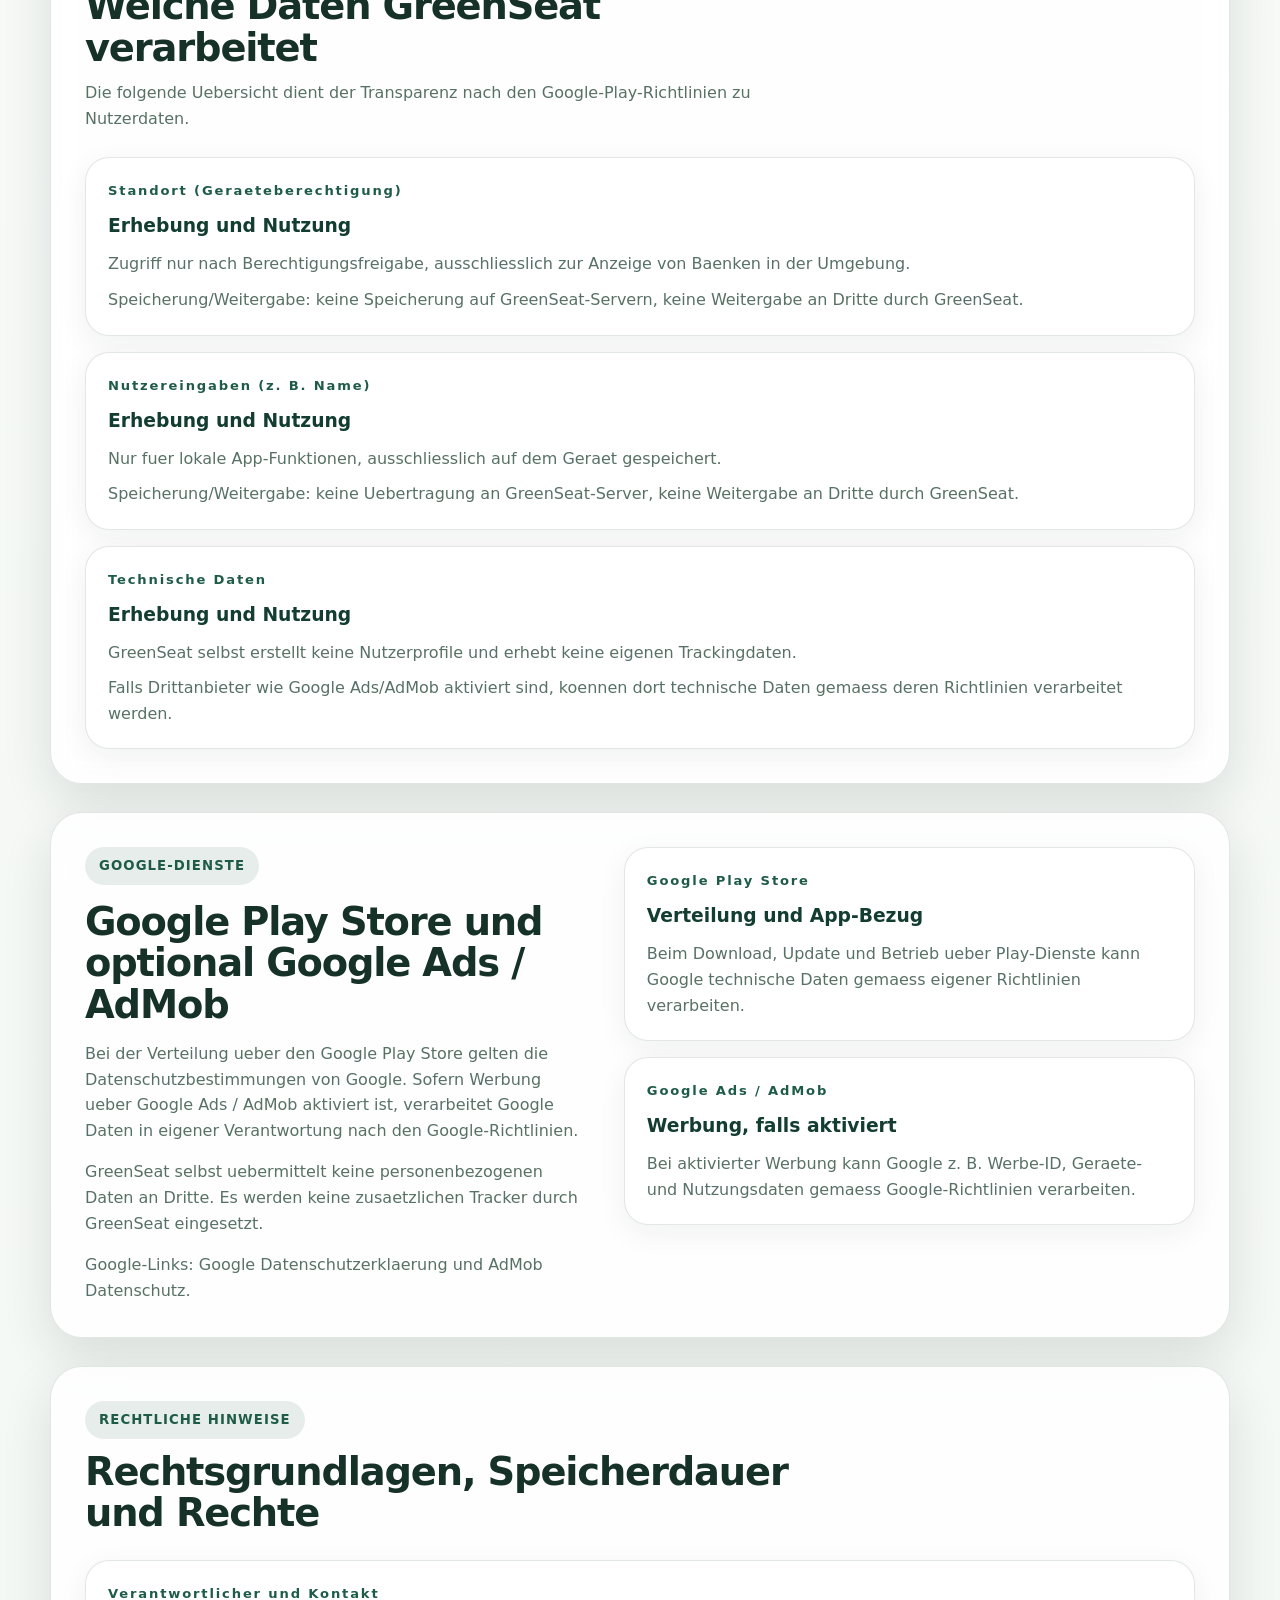
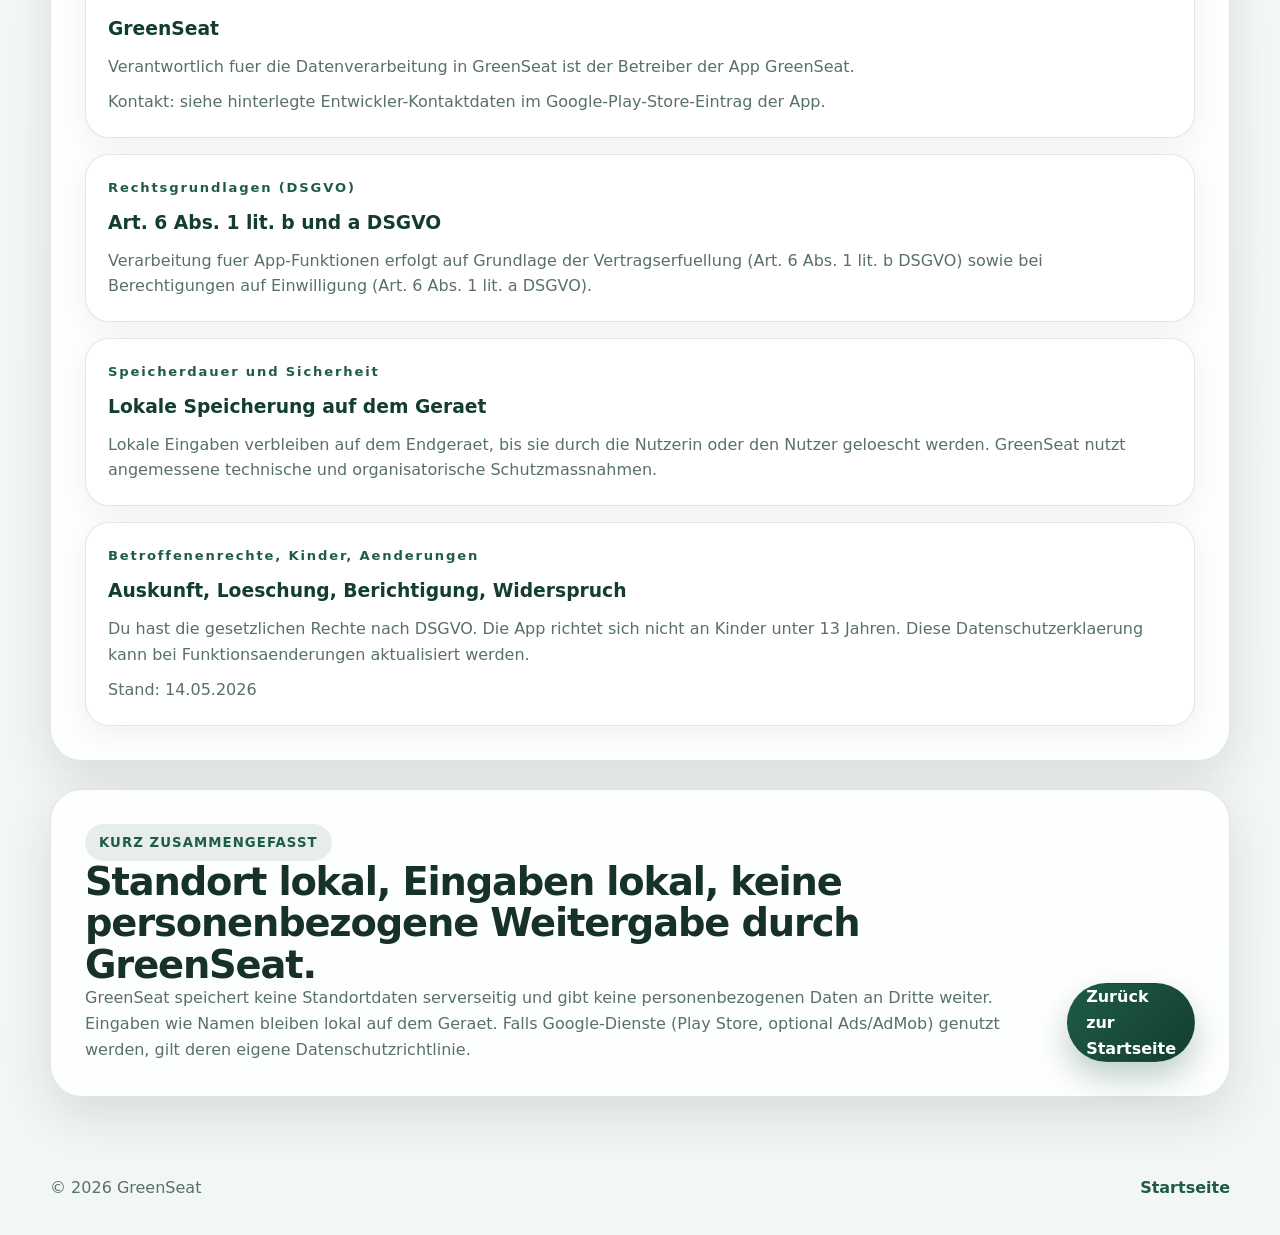
==== commit 2bf4d2c7: "policy" ====
--- a/privacy.html
+++ b/privacy.html
@@ -3,7 +3,7 @@
 <head>
   <meta charset="UTF-8">
   <meta name="viewport" content="width=device-width, initial-scale=1.0">
-  <meta name="description" content="Datenschutzerklärung von GreenSeat: keine personenbezogenen Daten mit Rückschluss auf Nutzer, Eingaben nur lokal auf dem Gerät, keine Weitergabe an Dritte.">
+  <meta name="description" content="Datenschutzerklärung von GreenSeat gemaess Google-Play-Vorgaben: Standort nur lokal, Eingaben nur auf dem Geraet, keine Weitergabe personenbezogener Daten an Dritte durch GreenSeat.">
   <title>Datenschutz – GreenSeat</title>
   <link rel="stylesheet" href="./styles.css">
 </head>
@@ -21,7 +21,9 @@
       <a href="index.html">Startseite</a>
       <a href="#grundsaetze">Grundsätze</a>
       <a href="#standort">Standort</a>
+      <a href="#daten">Datenkategorien</a>
       <a href="#google">Google</a>
+      <a href="#rechte">Rechte</a>
     </nav>
   </header>
 
@@ -31,32 +33,33 @@
         <span class="eyebrow">Datenschutz bei GreenSeat</span>
         <h1 style="font-size: clamp(2.2rem, 4vw, 4rem); margin: 0; line-height: 1.08; letter-spacing: -0.03em;">Wir speichern nur das Nötigste.</h1>
         <p>
-          Diese Datenschutzerklärung beschreibt die Datenverarbeitung von GreenSeat in möglichst
-          klarer Form. GreenSeat ist auf Datensparsamkeit ausgelegt: Es werden keine personenbezogenen
-          Daten gespeichert, die auf eine Person zurückschließen lassen.
+          Diese Datenschutzerklärung beschreibt transparent, welche Daten GreenSeat verarbeitet
+          und welche nicht. GreenSeat verarbeitet personenbezogene Daten nur, soweit dies fuer
+          die App-Funktion erforderlich ist. Es findet keine serverseitige Speicherung von
+          Standortdaten oder persoenlichen Eingaben durch GreenSeat statt.
         </p>
       </div>
 
       <div class="feature-grid" id="grundsaetze">
         <article class="feature-card">
           <div class="feature-icon">1</div>
-          <h2 style="font-size: 1.15rem;">Keine personenbezogenen Daten</h2>
-          <p>GreenSeat speichert keine personenbezogenen Daten, die auf einzelne Nutzerinnen oder Nutzer zurückschließen lassen.</p>
+          <h2 style="font-size: 1.15rem;">Datensparsamkeit</h2>
+          <p>GreenSeat erhebt nur Daten, die fuer die App-Nutzung technisch erforderlich sind.</p>
         </article>
         <article class="feature-card">
           <div class="feature-icon">2</div>
           <h2 style="font-size: 1.15rem;">Lokale Eingaben</h2>
-          <p>Eingaben wie Name oder ähnliche Angaben werden ausschließlich lokal auf dem Gerät gespeichert und nicht extern verarbeitet.</p>
+          <p>Eingaben wie Name oder Profilangaben werden ausschliesslich lokal auf dem Geraet gespeichert.</p>
         </article>
         <article class="feature-card">
           <div class="feature-icon">3</div>
           <h2 style="font-size: 1.15rem;">Keine eigenen Tracker</h2>
-          <p>GreenSeat setzt keine eigenen Analyse-, Marketing- oder Tracking-Tools ein und erstellt keine Nutzerprofile.</p>
+          <p>GreenSeat verwendet keine eigenen Analyse-, Marketing- oder Tracking-SDKs zur Profilbildung.</p>
         </article>
         <article class="feature-card">
           <div class="feature-icon">4</div>
-          <h2 style="font-size: 1.15rem;">Nur notwendige Funktionen</h2>
-          <p>Es werden nur technisch notwendige Funktionen verwendet. Personenbezogene Daten werden dabei nicht dauerhaft gespeichert.</p>
+          <h2 style="font-size: 1.15rem;">Keine Weitergabe durch GreenSeat</h2>
+          <p>GreenSeat gibt keine personenbezogenen Daten an Dritte weiter, verkauft sie nicht und vermietet sie nicht.</p>
         </article>
       </div>
     </section>
@@ -64,10 +67,11 @@
     <section class="section" id="standort">
       <div class="section-heading">
         <span class="eyebrow">Standortdaten</span>
-        <h2>Zugriff auf den Standort nur für die Suche nach Bänken in deiner Nähe</h2>
-        <p>
-          GreenSeat greift auf den Standort zu, damit Bänke im Umfeld der Nutzerin oder des Nutzers
-          gefunden werden können. Die Standortdaten werden ausschließlich lokal auf dem Gerät verwendet.
+        <h2>Zugriff auf Standort nur zur Suche nach Bänken in der Umgebung</h2>
+        <p>
+          GreenSeat nutzt den Standort, um Baenke in deiner Naehe anzuzeigen. Die Standortdaten
+          werden nur waehrend der Nutzung lokal auf dem Geraet verarbeitet und nicht auf GreenSeat-Server
+          uebertragen oder dauerhaft gespeichert.
         </p>
       </div>
 
@@ -80,17 +84,48 @@
         <article class="feature-card">
           <div class="feature-icon">📱</div>
           <h3>Lokale Verwendung</h3>
-          <p>Die Verarbeitung erfolgt lokal auf deinem Gerät. Die App nutzt den Standort nur für die Funktion in der aktuellen Nutzung.</p>
+          <p>Die Standortverarbeitung erfolgt lokal auf dem Geraet in der aktuellen Sitzung.</p>
         </article>
         <article class="feature-card">
           <div class="feature-icon">🗃️</div>
           <h3>Keine Speicherung</h3>
-          <p>Der Standort wird nicht gespeichert, nicht protokolliert und nicht in einer Datenbank abgelegt.</p>
+          <p>Standortdaten werden nicht in Benutzerkonten, Logs oder Datenbanken von GreenSeat gespeichert.</p>
         </article>
         <article class="feature-card">
           <div class="feature-icon">🔒</div>
           <h3>Keine Offenlegung</h3>
-          <p>Standortdaten werden nicht an Dritte offengelegt, nicht weitergegeben und nicht verkauft.</p>
+          <p>Standortdaten werden durch GreenSeat nicht an Dritte weitergegeben, offengelegt oder verkauft.</p>
+        </article>
+      </div>
+    </section>
+
+    <section class="section" id="daten">
+      <div class="section-heading">
+        <span class="eyebrow">Datenkategorien</span>
+        <h2>Welche Daten GreenSeat verarbeitet</h2>
+        <p>
+          Die folgende Uebersicht dient der Transparenz nach den Google-Play-Richtlinien zu Nutzerdaten.
+        </p>
+      </div>
+
+      <div class="steps">
+        <article class="step-card">
+          <span class="step-number">Standort (Geraeteberechtigung)</span>
+          <h3>Erhebung und Nutzung</h3>
+          <p>Zugriff nur nach Berechtigungsfreigabe, ausschliesslich zur Anzeige von Baenken in der Umgebung.</p>
+          <p>Speicherung/Weitergabe: keine Speicherung auf GreenSeat-Servern, keine Weitergabe an Dritte durch GreenSeat.</p>
+        </article>
+        <article class="step-card">
+          <span class="step-number">Nutzereingaben (z. B. Name)</span>
+          <h3>Erhebung und Nutzung</h3>
+          <p>Nur fuer lokale App-Funktionen, ausschliesslich auf dem Geraet gespeichert.</p>
+          <p>Speicherung/Weitergabe: keine Uebertragung an GreenSeat-Server, keine Weitergabe an Dritte durch GreenSeat.</p>
+        </article>
+        <article class="step-card">
+          <span class="step-number">Technische Daten</span>
+          <h3>Erhebung und Nutzung</h3>
+          <p>GreenSeat selbst erstellt keine Nutzerprofile und erhebt keine eigenen Trackingdaten.</p>
+          <p>Falls Drittanbieter wie Google Ads/AdMob aktiviert sind, koennen dort technische Daten gemaess deren Richtlinien verarbeitet werden.</p>
         </article>
       </div>
     </section>
@@ -98,16 +133,21 @@
     <section class="section split-section" id="google">
       <div class="split-content">
         <span class="eyebrow">Google-Dienste</span>
-        <h2>Google nur für Play Store und Werbung, falls eingebunden</h2>
-        <p>
-          Falls GreenSeat über den Google Play Store verteilt wird oder Google-Dienste für Werbung
-          eingebunden sind, verarbeitet Google eigene Daten nach den jeweiligen Google-Richtlinien.
-          Dazu können zum Beispiel Geräteinformationen oder technische Nutzungsdaten gehören.
-        </p>
-        <p>
-          GreenSeat selbst übermittelt keine personenbezogenen Daten an Dritte. Personenbezogene
-          Nutzerdaten werden weder verkauft noch weitergegeben. Es werden keine zusätzlichen Tracker
-          von uns eingesetzt.
+        <h2>Google Play Store und optional Google Ads / AdMob</h2>
+        <p>
+          Bei der Verteilung ueber den Google Play Store gelten die Datenschutzbestimmungen von Google.
+          Sofern Werbung ueber Google Ads / AdMob aktiviert ist, verarbeitet Google Daten in eigener
+          Verantwortung nach den Google-Richtlinien.
+        </p>
+        <p>
+          GreenSeat selbst uebermittelt keine personenbezogenen Daten an Dritte. Es werden keine
+          zusaetzlichen Tracker durch GreenSeat eingesetzt.
+        </p>
+        <p>
+          Google-Links:
+          <a href="https://policies.google.com/privacy" target="_blank" rel="noopener noreferrer">Google Datenschutzerklaerung</a>
+          und
+          <a href="https://support.google.com/admob/answer/6128543" target="_blank" rel="noopener noreferrer">AdMob Datenschutz</a>.
         </p>
       </div>
 
@@ -115,12 +155,44 @@
         <article class="step-card">
           <span class="step-number">Google Play Store</span>
           <h3>Verteilung und App-Bezug</h3>
-          <p>Beim Aufruf oder der Nutzung von Google-Diensten gelten die Datenschutzbestimmungen von Google.</p>
+          <p>Beim Download, Update und Betrieb ueber Play-Dienste kann Google technische Daten gemaess eigener Richtlinien verarbeiten.</p>
         </article>
         <article class="step-card">
           <span class="step-number">Google Ads / AdMob</span>
           <h3>Werbung, falls aktiviert</h3>
-          <p>Werbedienste können technisch notwendige Daten verarbeiten. Das geschieht durch Google, nicht durch GreenSeat.</p>
+          <p>Bei aktivierter Werbung kann Google z. B. Werbe-ID, Geraete- und Nutzungsdaten gemaess Google-Richtlinien verarbeiten.</p>
+        </article>
+      </div>
+    </section>
+
+    <section class="section" id="rechte">
+      <div class="section-heading">
+        <span class="eyebrow">Rechtliche Hinweise</span>
+        <h2>Rechtsgrundlagen, Speicherdauer und Rechte</h2>
+      </div>
+
+      <div class="steps">
+        <article class="step-card">
+          <span class="step-number">Verantwortlicher und Kontakt</span>
+          <h3>GreenSeat</h3>
+          <p>Verantwortlich fuer die Datenverarbeitung in GreenSeat ist der Betreiber der App GreenSeat.</p>
+          <p>Kontakt: siehe hinterlegte Entwickler-Kontaktdaten im Google-Play-Store-Eintrag der App.</p>
+        </article>
+        <article class="step-card">
+          <span class="step-number">Rechtsgrundlagen (DSGVO)</span>
+          <h3>Art. 6 Abs. 1 lit. b und a DSGVO</h3>
+          <p>Verarbeitung fuer App-Funktionen erfolgt auf Grundlage der Vertragserfuellung (Art. 6 Abs. 1 lit. b DSGVO) sowie bei Berechtigungen auf Einwilligung (Art. 6 Abs. 1 lit. a DSGVO).</p>
+        </article>
+        <article class="step-card">
+          <span class="step-number">Speicherdauer und Sicherheit</span>
+          <h3>Lokale Speicherung auf dem Geraet</h3>
+          <p>Lokale Eingaben verbleiben auf dem Endgeraet, bis sie durch die Nutzerin oder den Nutzer geloescht werden. GreenSeat nutzt angemessene technische und organisatorische Schutzmassnahmen.</p>
+        </article>
+        <article class="step-card">
+          <span class="step-number">Betroffenenrechte, Kinder, Aenderungen</span>
+          <h3>Auskunft, Loeschung, Berichtigung, Widerspruch</h3>
+          <p>Du hast die gesetzlichen Rechte nach DSGVO. Die App richtet sich nicht an Kinder unter 13 Jahren. Diese Datenschutzerklaerung kann bei Funktionsaenderungen aktualisiert werden.</p>
+          <p>Stand: 14.05.2026</p>
         </article>
       </div>
     </section>
@@ -128,12 +200,11 @@
     <section class="privacy-callout">
       <div>
         <span class="eyebrow">Kurz zusammengefasst</span>
-        <h2>Keine eigenen Tracker, keine gespeicherten personenbezogenen Daten.</h2>
-        <p>
-          GreenSeat speichert keine personenbezogenen Daten mit Rückschluss auf Nutzer. Eingaben wie
-          Namen bleiben ausschließlich lokal auf dem Gerät. Es werden keine personenbezogenen Daten
-          an Dritte weitergegeben. Standortdaten werden nur lokal für die Suche nach Bänken in der
-          Umgebung genutzt und nicht gespeichert.
+        <h2>Standort lokal, Eingaben lokal, keine personenbezogene Weitergabe durch GreenSeat.</h2>
+        <p>
+          GreenSeat speichert keine Standortdaten serverseitig und gibt keine personenbezogenen Daten
+          an Dritte weiter. Eingaben wie Namen bleiben lokal auf dem Geraet. Falls Google-Dienste
+          (Play Store, optional Ads/AdMob) genutzt werden, gilt deren eigene Datenschutzrichtlinie.
         </p>
       </div>
 
